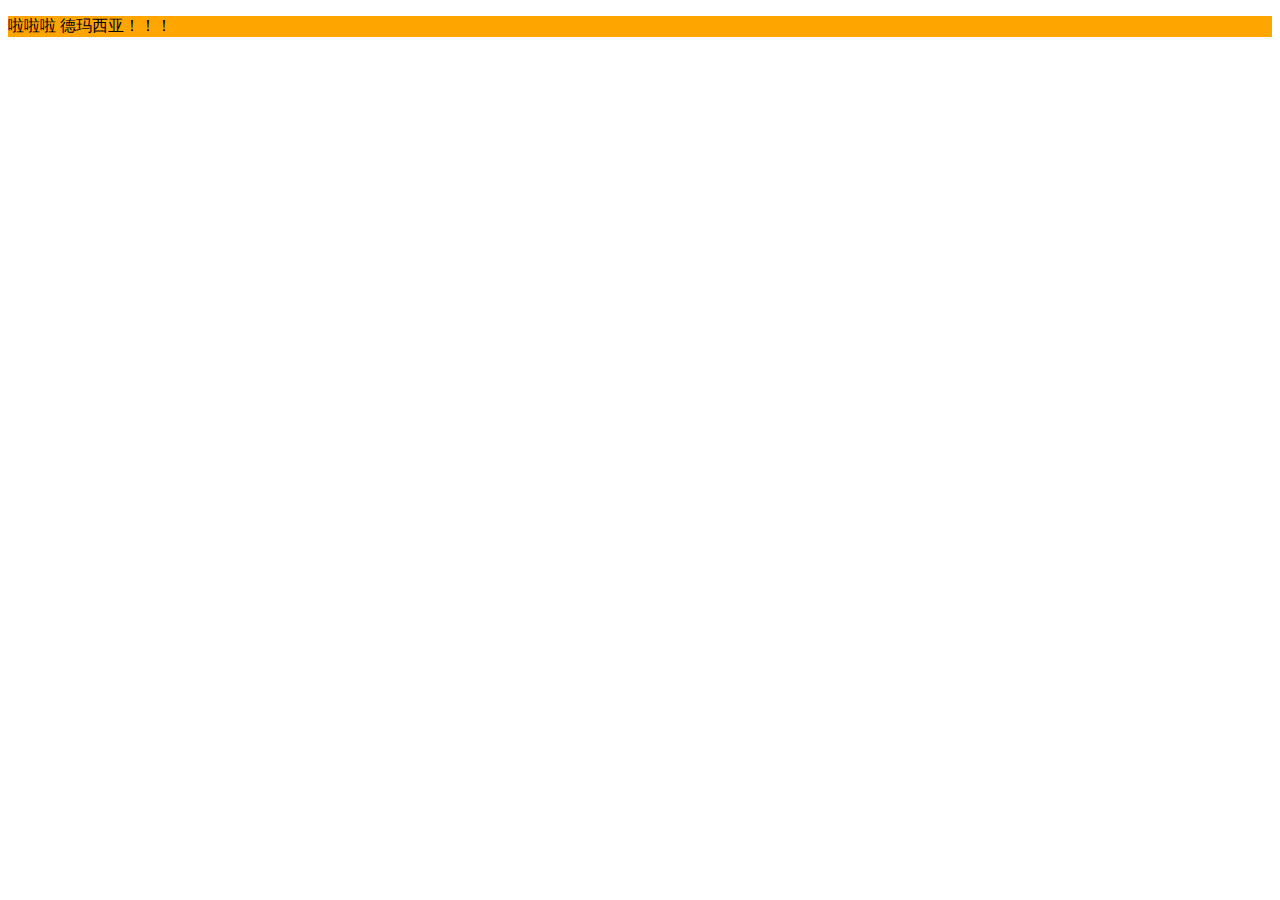
==== index.html @ 4d286512 "add song" ====
<!DOCTYPE html>
<html>
<head>
  <link rel="stylesheet" href="css/style.css">
</head>
<body>
  <audio autoplay="autoplay" loop="loop">
    <source src="audio/foo.mp3"/>
  </audio>
  <p>啦啦啦 德玛西亚！！！</p>
</body>
</html>
---- css/style.css ----
p {
    background-color: orange;
}
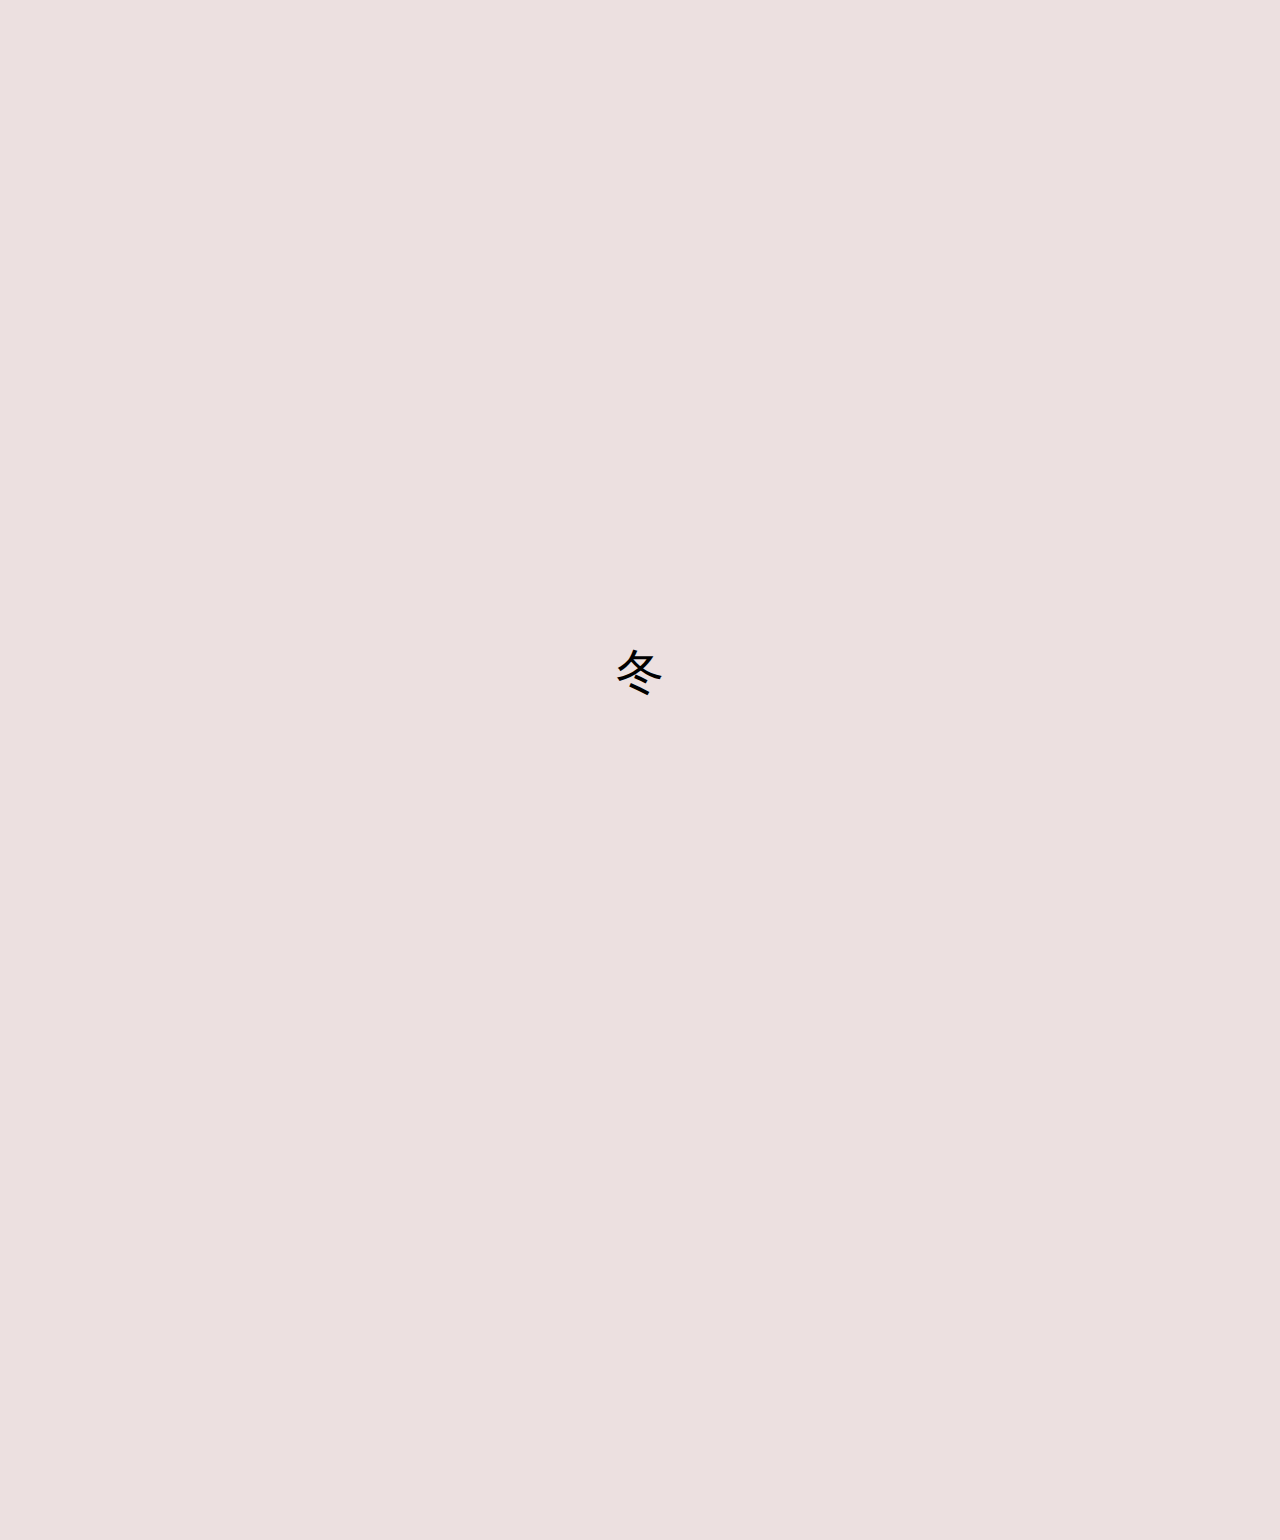
==== commit ce237d67: "一年四季" ====
--- a/index.html
+++ b/index.html
@@ -1,12 +1,24 @@
 <!DOCTYPE html>
 <html>
 <head>
+  <meta charset="utf-8">
+  <title>新天地</title>
   <link rel="stylesheet" href="css/style.css">
 </head>
 <body>
-  <audio autoplay="autoplay" loop="loop">
+  <!-- <audio autoplay="autoplay" loop="loop">
     <source src="audio/foo.mp3"/>
-  </audio>
-  <p>啦啦啦 德玛西亚！！！</p>
+  </audio> -->
+  <!-- <div class="lol">
+      <p class="first">啦啦啦 德玛西亚</p>
+      <P class="second">啦啦啦啦 撸啊撸啊</P>
+  </div> -->
+
+  <div class="season">
+    <p id="spring">春</p>
+    <p id="summer">夏</p>
+    <p id="autumn">秋</p>
+    <p id="winter">冬</p>
+  </div>
 </body>
 </html>
--- a/css/style.css
+++ b/css/style.css
@@ -1,3 +1,103 @@
-p {
-    background-color: orange;
+* {
+    margin: 0;
+    padding: 0;
+}
+
+html, body {
+    height: 100%;
+    overflow: hidden;
+}
+
+body {
+    background-image: url(../image/food.png);
+    background-repeat: no-repeat;
+    background-size: 100% 100%;
+    height: 100%;
+}
+
+.lol p {
+    position: absolute;
+    width: 100%;
+    text-align: center;
+}
+
+.first {
+    animation: gradient-up 5s infinite linear;
+}
+
+.second {
+    animation: gradient-down 5s infinite linear;
+}
+
+.season p {
+    position: absolute;
+    font-size: 48px;
+    width: 100%;
+    height: 100%;
+    text-align: center;
+    padding-top: 50%;
+}
+
+#spring {
+    animation: gradient-spring 6s linear infinite;
+    background: rgb(32, 190, 32);
+}
+
+#summer {
+    animation: gradient-summer 6s linear infinite;
+    background: rgb(224, 48, 48);
+}
+
+#autumn {
+    animation: gradient-autumn 6s linear infinite;
+    background: orange;
+}
+
+#winter {
+    animation: gradient-winter 6s linear infinite;
+    background: rgb(236, 224, 224);
+}
+
+@keyframes gradient-spring {
+    0% {opacity: 0;}
+    20% {opacity: 1;}
+    40% {opacity: 0;}
+    100% {opacity: 0;}
+}
+
+@keyframes gradient-summer {
+    0% {opacity: 0;}
+    20% {opacity: 0;}
+    40% {opacity: 1;}
+    60% {opacity: 0;}
+    100% {opacity: 0;}
+}
+
+@keyframes gradient-autumn {
+    0% {opacity: 0;}
+    40% {opacity: 0;}
+    60% {opacity: 1;}
+    80% {opacity: 0;}
+    100% {opacity: 0;}
+}
+
+@keyframes gradient-winter {
+    0% {opacity: 0;}
+    60% {opacity: 0;}
+    80% {opacity: 1;}
+    100% {opacity: 0;}
+}
+
+@keyframes gradient-up {
+    0% {opacity: 0;}
+    25% {opacity: 1;}
+    50% {opacity: 0;}
+    100% {opacity: 0;}
+}
+
+@keyframes gradient-down {
+    0% {opacity: 0;}
+    50% {opacity: 0;}
+    75% {opacity: 1;}
+    100% {opacity: 0;}
 }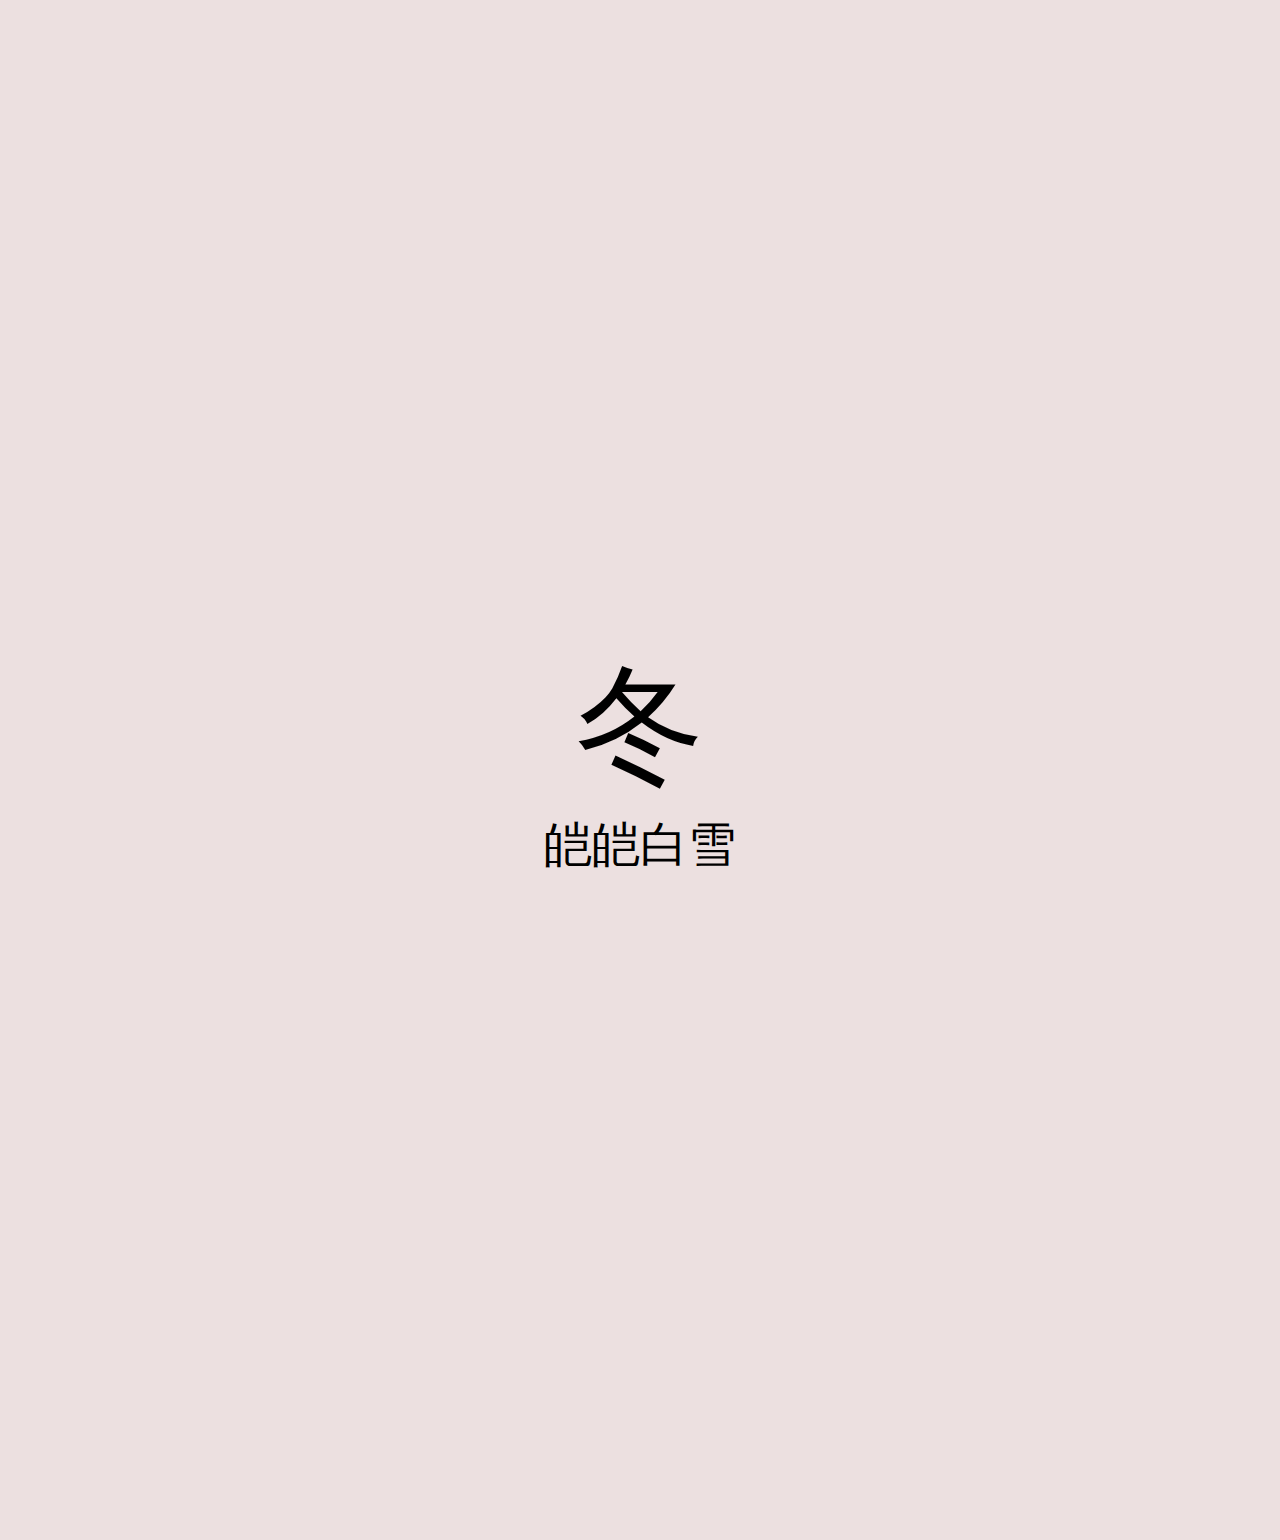
==== commit 68989fca: "changed bgm" ====
--- a/index.html
+++ b/index.html
@@ -4,21 +4,18 @@
   <meta charset="utf-8">
   <title>新天地</title>
   <link rel="stylesheet" href="css/style.css">
+  <script src="js/load.js"></script>
 </head>
-<body>
-  <!-- <audio autoplay="autoplay" loop="loop">
-    <source src="audio/foo.mp3"/>
-  </audio> -->
-  <!-- <div class="lol">
-      <p class="first">啦啦啦 德玛西亚</p>
-      <P class="second">啦啦啦啦 撸啊撸啊</P>
-  </div> -->
+<body onload="audioAutoPlay('bgm')">
+  <audio id="bgm" loop="loop">
+    <source src="audio/bgm.mp3"/>
+  </audio>
 
   <div class="season">
     <p id="spring">春</p>
     <p id="summer">夏</p>
     <p id="autumn">秋</p>
-    <p id="winter">冬</p>
+    <p id="winter">冬<span>皑皑白雪</span></p>
   </div>
 </body>
 </html>
--- a/css/style.css
+++ b/css/style.css
@@ -15,47 +15,46 @@
     height: 100%;
 }
 
-.lol p {
-    position: absolute;
-    width: 100%;
-    text-align: center;
-}
-
-.first {
-    animation: gradient-up 5s infinite linear;
-}
-
-.second {
-    animation: gradient-down 5s infinite linear;
-}
-
 .season p {
     position: absolute;
-    font-size: 48px;
+    font-size: 128px;
     width: 100%;
     height: 100%;
     text-align: center;
     padding-top: 50%;
 }
 
+.season p span {
+    display: block; 
+    font-size: 48px;
+    animation: gradient-think 6s ease infinite;
+}
+
 #spring {
-    animation: gradient-spring 6s linear infinite;
+    animation: gradient-spring 6s ease infinite;
     background: rgb(32, 190, 32);
 }
 
 #summer {
-    animation: gradient-summer 6s linear infinite;
+    animation: gradient-summer 6s ease infinite;
     background: rgb(224, 48, 48);
 }
 
 #autumn {
-    animation: gradient-autumn 6s linear infinite;
+    animation: gradient-autumn 6s ease infinite;
     background: orange;
 }
 
 #winter {
-    animation: gradient-winter 6s linear infinite;
+    animation: gradient-winter 6s ease infinite;
     background: rgb(236, 224, 224);
+}
+
+@keyframes gradient-think {
+    0% {opacity: 0;}
+    70% {opacity: 0;}
+    80% {opacity: 1;}
+    100% {opacity: 0;}
 }
 
 @keyframes gradient-spring {
@@ -86,18 +85,4 @@
     60% {opacity: 0;}
     80% {opacity: 1;}
     100% {opacity: 0;}
-}
-
-@keyframes gradient-up {
-    0% {opacity: 0;}
-    25% {opacity: 1;}
-    50% {opacity: 0;}
-    100% {opacity: 0;}
-}
-
-@keyframes gradient-down {
-    0% {opacity: 0;}
-    50% {opacity: 0;}
-    75% {opacity: 1;}
-    100% {opacity: 0;}
 }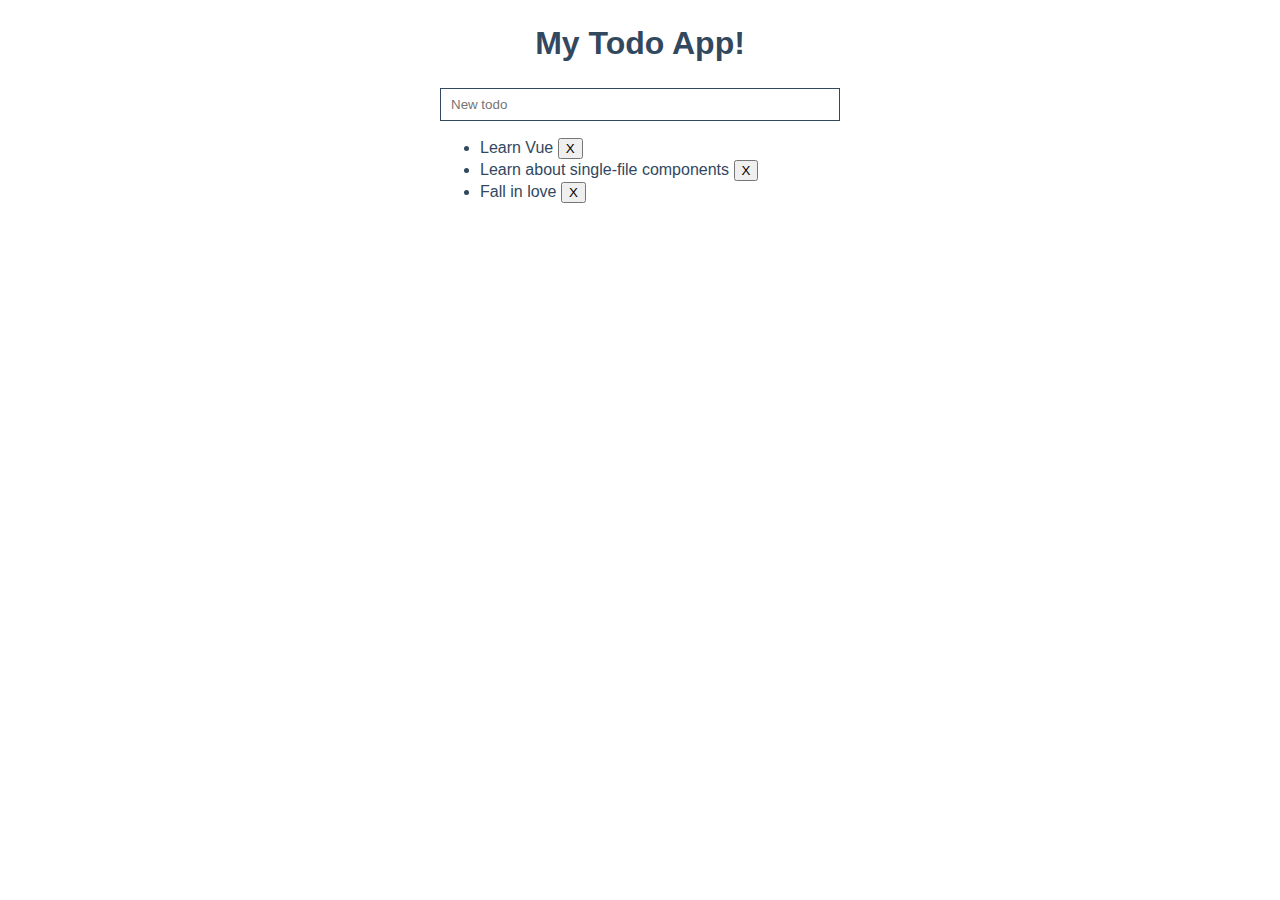
==== commit f62f3a27: "Update to vue project" ====
--- a/index.html
+++ b/index.html
@@ -1,21 +1 @@
-<!DOCTYPE html>
-<html>
-<head>
-  <meta charset="utf-8">
-  <title>新天地</title>
-  <link rel="stylesheet" href="css/style.css">
-  <script src="js/load.js"></script>
-</head>
-<body onload="audioAutoPlay('bgm')">
-  <audio id="bgm" loop="loop">
-    <source src="audio/bgm.mp3"/>
-  </audio>
-
-  <div class="season">
-    <p id="spring">春</p>
-    <p id="summer">夏</p>
-    <p id="autumn">秋</p>
-    <p id="winter">冬<span>皑皑白雪</span></p>
-  </div>
-</body>
-</html>
+<!DOCTYPE html><html lang=en><head><meta charset=utf-8><meta http-equiv=X-UA-Compatible content="IE=edge"><meta name=viewport content="width=device-width,initial-scale=1"><link rel=icon href=/favicon.ico><title>todo-list</title><link href=/css/app.e04c122a.css rel=preload as=style><link href=/js/app.47dbd952.js rel=preload as=script><link href=/js/chunk-vendors.4f232f29.js rel=preload as=script><link href=/css/app.e04c122a.css rel=stylesheet></head><body><noscript><strong>We're sorry but todo-list doesn't work properly without JavaScript enabled. Please enable it to continue.</strong></noscript><div id=app></div><script src=/js/chunk-vendors.4f232f29.js></script><script src=/js/app.47dbd952.js></script></body></html>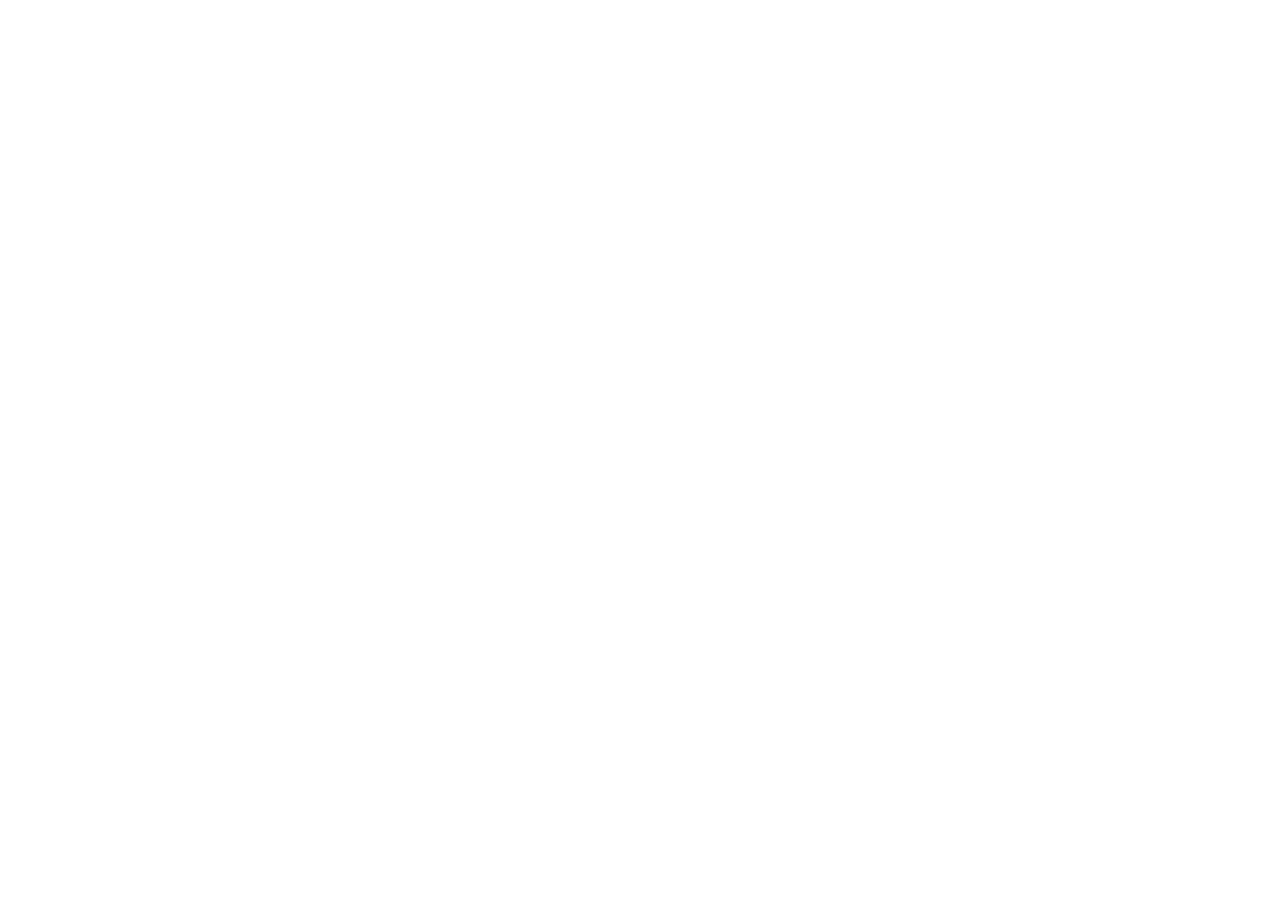
==== commit 64399386: "repeat cm" ====
--- a/index.html
+++ b/index.html
@@ -1 +1 @@
-<!DOCTYPE html><html lang=en><head><meta charset=utf-8><meta http-equiv=X-UA-Compatible content="IE=edge"><meta name=viewport content="width=device-width,initial-scale=1"><link rel=icon href=/favicon.ico><title>todo-list</title><link href=/css/app.e04c122a.css rel=preload as=style><link href=/js/app.47dbd952.js rel=preload as=script><link href=/js/chunk-vendors.4f232f29.js rel=preload as=script><link href=/css/app.e04c122a.css rel=stylesheet></head><body><noscript><strong>We're sorry but todo-list doesn't work properly without JavaScript enabled. Please enable it to continue.</strong></noscript><div id=app></div><script src=/js/chunk-vendors.4f232f29.js></script><script src=/js/app.47dbd952.js></script></body></html>+<!DOCTYPE html><html lang=en><head><meta charset=utf-8><meta http-equiv=X-UA-Compatible content="IE=edge"><meta name=viewport content="width=device-width,initial-scale=1"><link rel=icon href=/metropolis/favicon.ico><title>todo-list</title><link href=/metropolis/css/app.e04c122a.css rel=preload as=style><link href=/metropolis/js/app.645743c4.js rel=preload as=script><link href=/metropolis/js/chunk-vendors.4f232f29.js rel=preload as=script><link href=/metropolis/css/app.e04c122a.css rel=stylesheet></head><body><noscript><strong>We're sorry but todo-list doesn't work properly without JavaScript enabled. Please enable it to continue.</strong></noscript><div id=app></div><script src=/metropolis/js/chunk-vendors.4f232f29.js></script><script src=/metropolis/js/app.645743c4.js></script></body></html>